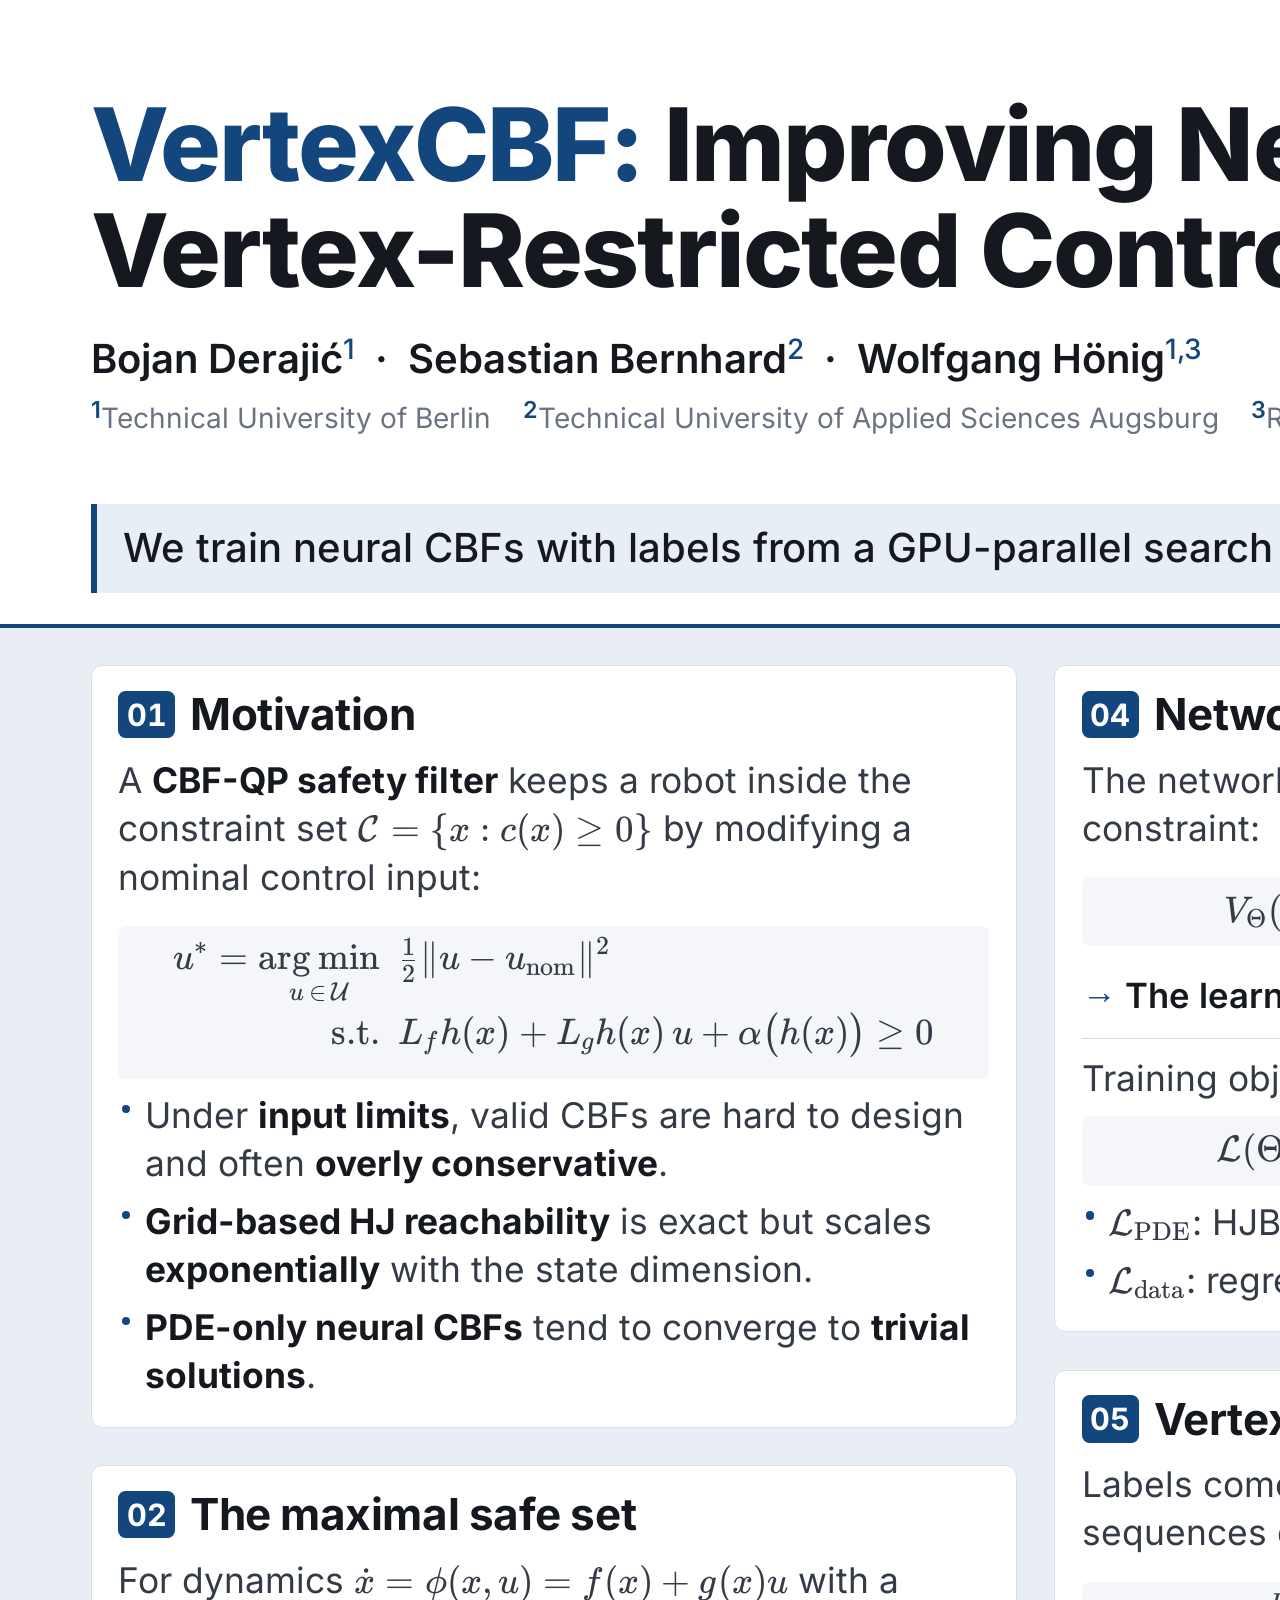
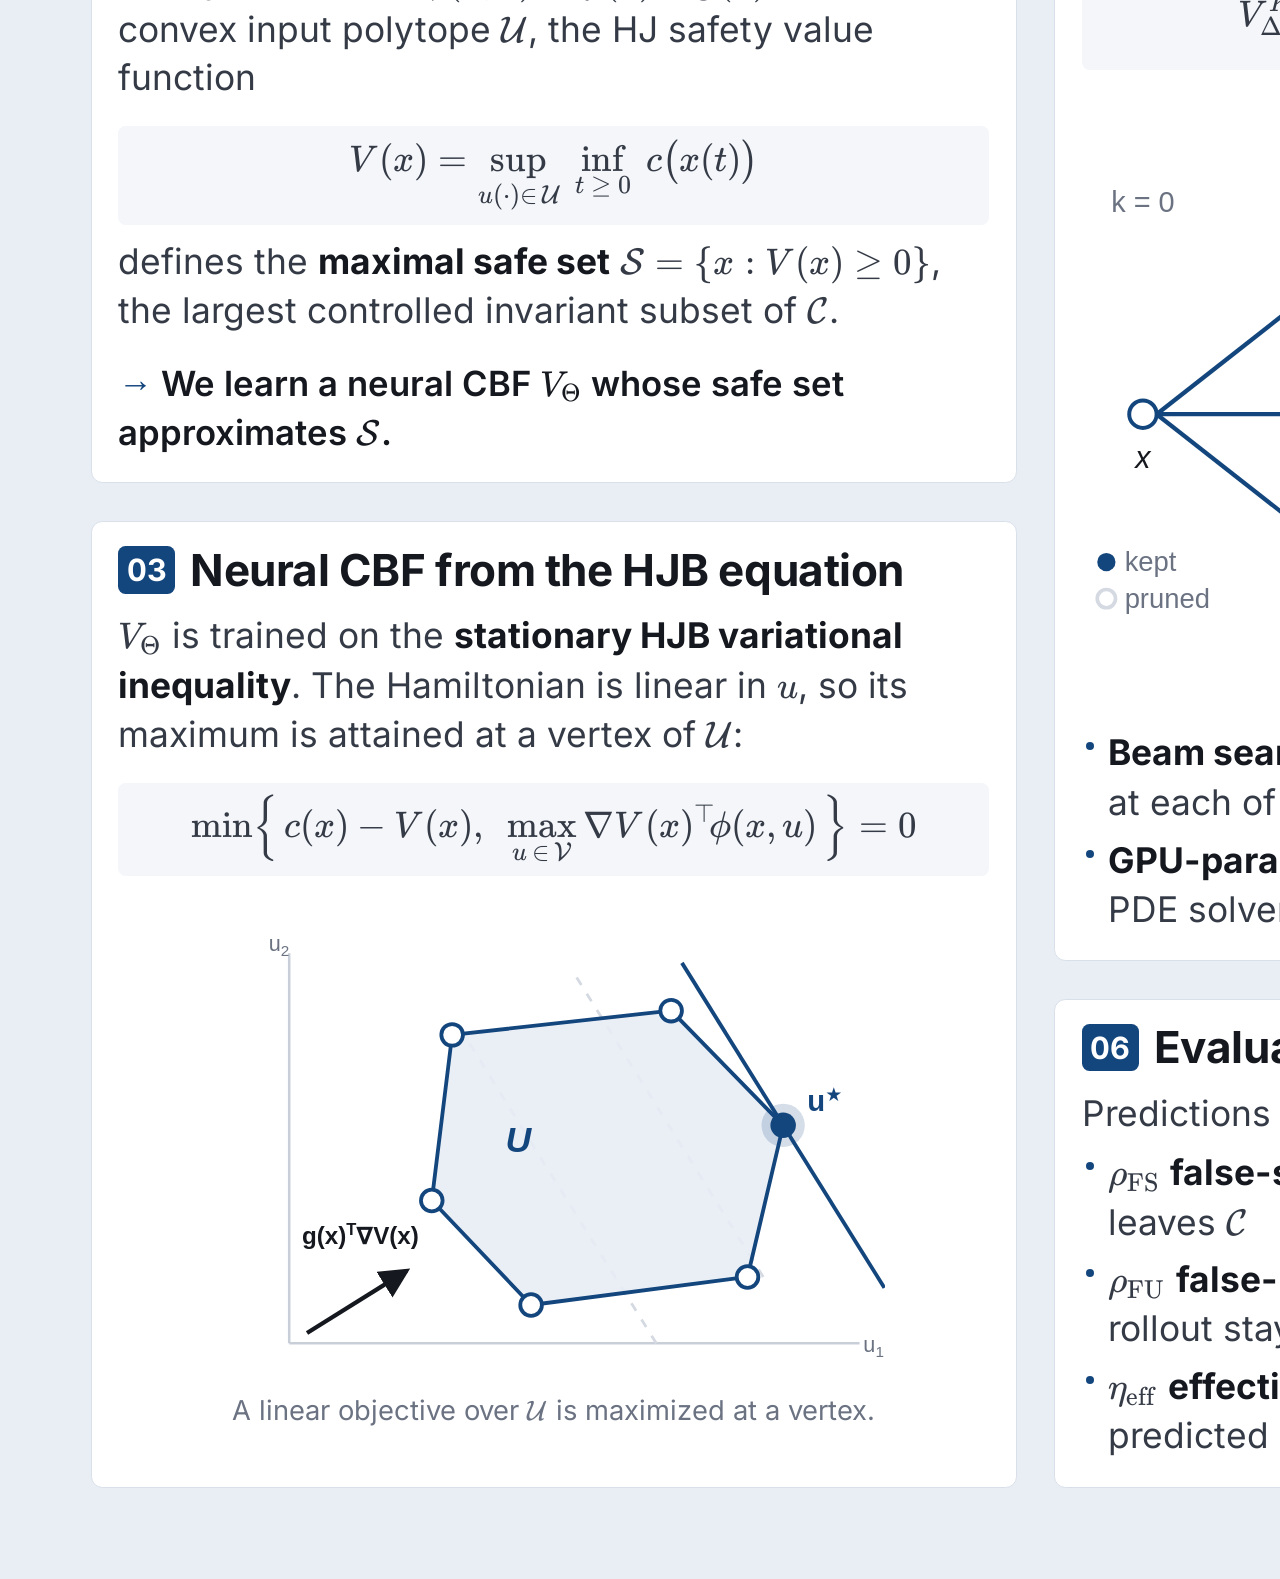
==== poster/poster.html @ 9540d9ff "init" ====
<!doctype html>
<html lang="en">
<head>
<meta charset="utf-8">
<title>VertexCBF — CoRL 2026 poster</title>
<link rel="stylesheet" href="../assets/katex/katex.min.css">
<link rel="stylesheet" href="../assets/css/poster.css">
</head>
<body>

<!-- =========================================================== header -->
<div class="top">
<header class="masthead">
  <div class="id">
    <h1><span class="lead">VertexCBF:</span> Improving Neural Control Barrier Functions
        via <span class="nb">Vertex-Restricted</span> Control Search</h1>
    <p class="authors">Bojan Derajić<sup>1</sup> &nbsp;·&nbsp;
       Sebastian Bernhard<sup>2</sup> &nbsp;·&nbsp;
       Wolfgang Hönig<sup>1,3</sup></p>
    <p class="affil"><sup>1</sup>Technical University of Berlin &nbsp;&nbsp;
       <sup>2</sup>Technical University of Applied Sciences Augsburg &nbsp;&nbsp;
       <sup>3</sup>Robotics Institute Germany</p>
  </div>

  <div class="meta">
    <div class="logos">
      <img src="../assets/logo/tu-berlin.png" alt="Technische Universität Berlin">
      <img src="../assets/logo/imrc.svg"      alt="IMRC Lab">
      <img src="../assets/logo/corl.png"      alt="CoRL">
    </div>
    <div class="links">
      <div class="url">
        <b>arxiv.org/abs/2609.12831</b><br>
        bojan-derajic.github.io/vertexcbf-page
      </div>
      <figure class="qr">
        <img src="../assets/img/qr-paper.svg" alt="">
        <figcaption>Paper</figcaption>
      </figure>
      <figure class="qr">
        <img src="../assets/img/qr-project.svg" alt="">
        <figcaption>Code &amp; page</figcaption>
      </figure>
    </div>
  </div>
</header>

<p class="tagline">We train neural CBFs with labels from a GPU-parallel search over the
  <b>vertices of the input polytope</b>. The learned CBFs recover large, validated safe sets
  on <b>15 systems</b> and run in real time on a mobile robot.</p>
</div>

<main class="board">

<!-- ========================================================== column 1 -->
<div class="col">

  <section class="block">
    <h2><span class="n">01</span>Motivation</h2>
    <p>A <strong>CBF-QP safety filter</strong> keeps a robot inside the constraint set
       <span class="ix">\(\mathcal C = \{x : c(x)\ge 0\}\)</span> by modifying a nominal
       control input:</p>
    <div class="math">\[ \begin{aligned}
       u^{*} = \operatorname*{arg\,min}_{u\,\in\,\mathcal U}\ \ &
       \tfrac12\lVert u - u_{\mathrm{nom}}\rVert^2 \\[-1pt]
       \text{s.t.}\ \ & L_f h(x) + L_g h(x)\,u + \alpha\bigl(h(x)\bigr) \ge 0
       \end{aligned} \]</div>
    <ul>
      <li>Under <strong>input limits</strong>, valid CBFs are hard to design and often
          <strong>overly conservative</strong>.</li>
      <li><strong>Grid-based HJ reachability</strong> is exact but scales
          <strong>exponentially</strong> with the state dimension.</li>
      <li><strong>PDE-only neural CBFs</strong> tend to converge to
          <strong>trivial solutions</strong>.</li>
    </ul>
  </section>

  <section class="block">
    <h2><span class="n">02</span>The maximal safe set</h2>
    <p>For dynamics <span class="ix">\(\dot x = \phi(x,u) = f(x) + g(x)u\)</span> with a
       convex input polytope <span class="ix">\(\mathcal U\)</span>, the HJ safety value function</p>
    <div class="math">\[ V(x) = \sup_{u(\cdot)\in\,\mathcal U}\ \inf_{t\ \ge\ 0}\ c\bigl(x(t)\bigr) \]</div>
    <p>defines the <strong>maximal safe set</strong>
       <span class="ix">\(\mathcal S = \{x : V(x) \ge 0\}\)</span>, the largest controlled
       invariant subset of <span class="ix">\(\mathcal C\)</span>.</p>
    <span class="arrow">We learn a neural CBF <span class="ix">\(V_\Theta\)</span> whose safe
       set approximates <span class="ix">\(\mathcal S\)</span>.</span>
  </section>

  <section class="block grow">
    <h2><span class="n">03</span>Neural CBF from the HJB equation</h2>
    <p><span class="ix">\(V_\Theta\)</span> is trained on the <strong>stationary HJB
       variational inequality</strong>. The Hamiltonian is linear in
       <span class="ix">\(u\)</span>, so its maximum is attained at a vertex of
       <span class="ix">\(\mathcal U\)</span>:</p>
    <div class="math">\[ \min\Bigl\{\, c(x) - V(x),\ \ \max_{u\,\in\,\mathcal V}
       \nabla V(x)^\top\!\phi(x,u) \,\Bigr\} = 0 \]</div>
    <figure class="small">
      <img src="../assets/img/vertex-max-poster.svg" alt="">
      <figcaption>A linear objective over <span class="ix">\(\mathcal U\)</span> is maximized
        at a vertex.</figcaption>
    </figure>
  </section>

</div>

<!-- ========================================================== column 2 -->
<div class="col">

  <section class="block">
    <h2><span class="n">04</span>Network and training</h2>
    <p>The network is a <strong>non-negative residual</strong> of the constraint:</p>
    <div class="math">\[ V_\Theta(x) = c(x) - r_\Theta(x), \qquad r_\Theta(x) \ge 0 \]</div>
    <span class="arrow">The learned safe set always lies inside
       <span class="ix">\(\mathcal C\)</span>.</span>
    <p class="sub">Training objective:</p>
    <div class="math">\[ \mathcal L(\Theta) = \lambda\,\mathcal L_{\mathrm{PDE}}(\Theta)
       + (1-\lambda)\,\mathcal L_{\mathrm{data}}(\Theta) \]</div>
    <ul>
      <li><span class="ix">\(\mathcal L_{\mathrm{PDE}}\)</span>: HJB residual on unlabelled
          states</li>
      <li><span class="ix">\(\mathcal L_{\mathrm{data}}\)</span>: regression on
          vertex-search labels</li>
    </ul>
  </section>

  <section class="block grow">
    <h2><span class="n">05</span>Vertex-restricted control search</h2>
    <p>Labels come from a finite-horizon search over sequences of vertex controls:</p>
    <div class="math">\[ V^{K}_{\Delta t}(x) = \max_{u_0,\dots,u_{K-1}\,\in\,\mathcal V}\ \
       \min_{0\,\le\, k\,\le\, K}\ c(x_k) \]</div>
    <img class="diagram" src="../assets/img/tree-search.svg" alt="">
    <ul>
      <li><strong>Beam search</strong> keeps the best <span class="ix">\(B\)</span> partial
          trajectories at each of the <span class="ix">\(K\)</span> steps.</li>
      <li><strong>GPU-parallel</strong> over states, beams and vertices; no PDE solver
          is needed.</li>
    </ul>
  </section>

  <section class="block">
    <h2><span class="n">06</span>Evaluation metrics</h2>
    <p>Predictions are checked with closed-loop rollouts:</p>
    <ul>
      <li><span class="ix">\(\rho_{\mathrm{FS}}\)</span> <strong>false-safe</strong>:
          predicted safe, but the rollout leaves <span class="ix">\(\mathcal C\)</span></li>
      <li><span class="ix">\(\rho_{\mathrm{FU}}\)</span> <strong>false-unsafe</strong>:
          predicted unsafe, but the rollout stays safe</li>
      <li><span class="ix">\(\eta_{\mathrm{eff}}\)</span> <strong>effective safe
          volume</strong>: share of states predicted and validated safe</li>
    </ul>
  </section>

</div>

<!-- ========================================================== column 3 -->
<div class="col">

  <section class="block">
    <h2><span class="n">07</span>Better supervision data</h2>
    <figure>
      <img src="../assets/img/trajectories-ip.png" alt="">
      <figcaption>Rollouts from 160 initial states: <b>full-control MPPI</b> (left) stays safe
        from only a few, <b>vertex beam search</b> (right) from all states of the safe set.</figcaption>
    </figure>
  </section>

  <section class="block">
    <h2><span class="n">08</span>Recovering the maximal safe set</h2>
    <figure>
      <img src="../assets/img/compare-ip.png" alt="">
      <figcaption>Inverted pendulum: <b>PDE-only</b> gives an empty safe set, <b>full-control
        data</b> a conservative one, and <b>vertex data</b> (ours) the ground truth.</figcaption>
    </figure>
  </section>

  <section class="block grow">
    <h2><span class="n">09</span>Results on 15 systems</h2>
    <div class="chart">
      <div class="legend">
        <span><i style="background:var(--bar-nd)"></i>PDE-only</span>
        <span><i style="background:var(--bar-fcd)"></i>Full-control data</span>
        <span><i style="background:var(--bar-ours)"></i><strong>VertexCBF</strong></span>
      </div>
      <div class="rows">
          <div class="row">
            <div class="name">Inverted Pendulum <i>(2,1)</i></div>
            <div class="bars">
              <div class="bar" style="--v:0.00"><span class="fill" style="background:var(--bar-nd)"></span></div>
              <div class="bar" style="--v:0.08"><span class="fill" style="background:var(--bar-fcd)"></span></div>
              <div class="bar" style="--v:0.22"><span class="fill" style="background:var(--bar-ours)"></span><span class="val">0.22</span></div>
            </div>
          </div>
          <div class="row">
            <div class="name">1D Double Integrator <i>(2,1)</i></div>
            <div class="bars">
              <div class="bar" style="--v:0.41"><span class="fill" style="background:var(--bar-nd)"></span></div>
              <div class="bar" style="--v:0.39"><span class="fill" style="background:var(--bar-fcd)"></span></div>
              <div class="bar" style="--v:0.41"><span class="fill" style="background:var(--bar-ours)"></span><span class="val">0.41</span></div>
            </div>
          </div>
          <div class="row">
            <div class="name">2D Vertical Drone <i>(2,1)</i></div>
            <div class="bars">
              <div class="bar" style="--v:0.35"><span class="fill" style="background:var(--bar-nd)"></span></div>
              <div class="bar" style="--v:0.00"><span class="fill" style="background:var(--bar-fcd)"></span></div>
              <div class="bar" style="--v:0.58"><span class="fill" style="background:var(--bar-ours)"></span><span class="val">0.58</span></div>
            </div>
          </div>
          <div class="row">
            <div class="name">Dubins Car <i>(3,1)</i></div>
            <div class="bars">
              <div class="bar" style="--v:0.92"><span class="fill" style="background:var(--bar-nd)"></span></div>
              <div class="bar" style="--v:0.92"><span class="fill" style="background:var(--bar-fcd)"></span></div>
              <div class="bar" style="--v:0.93"><span class="fill" style="background:var(--bar-ours)"></span><span class="val">0.93</span></div>
            </div>
          </div>
          <div class="row">
            <div class="name">2D Double Integrator <i>(4,2)</i></div>
            <div class="bars">
              <div class="bar" style="--v:0.93"><span class="fill" style="background:var(--bar-nd)"></span></div>
              <div class="bar" style="--v:0.92"><span class="fill" style="background:var(--bar-fcd)"></span></div>
              <div class="bar" style="--v:0.93"><span class="fill" style="background:var(--bar-ours)"></span><span class="val">0.93</span></div>
            </div>
          </div>
          <div class="row">
            <div class="name">Kinematic Bicycle <i>(4,2)</i></div>
            <div class="bars">
              <div class="bar" style="--v:0.86"><span class="fill" style="background:var(--bar-nd)"></span></div>
              <div class="bar" style="--v:0.91"><span class="fill" style="background:var(--bar-fcd)"></span></div>
              <div class="bar" style="--v:0.91"><span class="fill" style="background:var(--bar-ours)"></span><span class="val">0.91</span></div>
            </div>
          </div>
          <div class="row">
            <div class="name">Cart-Pole <i>(4,1)</i></div>
            <div class="bars">
              <div class="bar" style="--v:0.06"><span class="fill" style="background:var(--bar-nd)"></span></div>
              <div class="bar" style="--v:0.00"><span class="fill" style="background:var(--bar-fcd)"></span></div>
              <div class="bar" style="--v:0.32"><span class="fill" style="background:var(--bar-ours)"></span><span class="val">0.32</span></div>
            </div>
          </div>
          <div class="row">
            <div class="name">Dynamic Unicycle <i>(5,2)</i></div>
            <div class="bars">
              <div class="bar" style="--v:0.90"><span class="fill" style="background:var(--bar-nd)"></span></div>
              <div class="bar" style="--v:0.93"><span class="fill" style="background:var(--bar-fcd)"></span></div>
              <div class="bar" style="--v:0.93"><span class="fill" style="background:var(--bar-ours)"></span><span class="val">0.93</span></div>
            </div>
          </div>
          <div class="row">
            <div class="name">Relative Unicycle <i>(5,2)</i></div>
            <div class="bars">
              <div class="bar" style="--v:0.87"><span class="fill" style="background:var(--bar-nd)"></span></div>
              <div class="bar" style="--v:0.87"><span class="fill" style="background:var(--bar-fcd)"></span></div>
              <div class="bar" style="--v:0.93"><span class="fill" style="background:var(--bar-ours)"></span><span class="val">0.93</span></div>
            </div>
          </div>
          <div class="row">
            <div class="name">3D Double Integrator <i>(6,3)</i></div>
            <div class="bars">
              <div class="bar" style="--v:0.97"><span class="fill" style="background:var(--bar-nd)"></span></div>
              <div class="bar" style="--v:0.97"><span class="fill" style="background:var(--bar-fcd)"></span></div>
              <div class="bar" style="--v:0.97"><span class="fill" style="background:var(--bar-ours)"></span><span class="val">0.97</span></div>
            </div>
          </div>
          <div class="row">
            <div class="name">3-DoF Manipulator <i>(6,3)</i></div>
            <div class="bars">
              <div class="bar" style="--v:0.58"><span class="fill" style="background:var(--bar-nd)"></span></div>
              <div class="bar" style="--v:0.65"><span class="fill" style="background:var(--bar-fcd)"></span></div>
              <div class="bar" style="--v:0.66"><span class="fill" style="background:var(--bar-ours)"></span><span class="val">0.66</span></div>
            </div>
          </div>
          <div class="row">
            <div class="name">Landing Rocket <i>(7,2)</i></div>
            <div class="bars">
              <div class="bar" style="--v:0.09"><span class="fill" style="background:var(--bar-nd)"></span></div>
              <div class="bar" style="--v:0.02"><span class="fill" style="background:var(--bar-fcd)"></span></div>
              <div class="bar" style="--v:0.24"><span class="fill" style="background:var(--bar-ours)"></span><span class="val">0.24</span></div>
            </div>
          </div>
          <div class="row">
            <div class="name">Quadruped Trunk <i>(9,4)</i></div>
            <div class="bars">
              <div class="bar" style="--v:0.00"><span class="fill" style="background:var(--bar-nd)"></span></div>
              <div class="bar" style="--v:0.00"><span class="fill" style="background:var(--bar-fcd)"></span></div>
              <div class="bar" style="--v:0.07"><span class="fill" style="background:var(--bar-ours)"></span><span class="val">0.07</span></div>
            </div>
          </div>
          <div class="row">
            <div class="name">6-DoF AUV <i>(12,6)</i></div>
            <div class="bars">
              <div class="bar" style="--v:0.33"><span class="fill" style="background:var(--bar-nd)"></span></div>
              <div class="bar" style="--v:0.34"><span class="fill" style="background:var(--bar-fcd)"></span></div>
              <div class="bar" style="--v:0.36"><span class="fill" style="background:var(--bar-ours)"></span><span class="val">0.36</span></div>
            </div>
          </div>
          <div class="row">
            <div class="name">Quadrotor <i>(13,4)</i></div>
            <div class="bars">
              <div class="bar" style="--v:0.88"><span class="fill" style="background:var(--bar-nd)"></span></div>
              <div class="bar" style="--v:0.91"><span class="fill" style="background:var(--bar-fcd)"></span></div>
              <div class="bar" style="--v:0.91"><span class="fill" style="background:var(--bar-ours)"></span><span class="val">0.91</span></div>
            </div>
          </div>
      </div>
      <div class="axis"><span></span><div class="ticks"><span>0</span><span>0.5</span><span>1.0</span></div></div>
      <p class="note">Effective safe volume <span class="ix">\(\eta_{\mathrm{eff}}\)</span>
        (mean of five seeds); (state, input) dimensions in brackets.</p>
    </div>
  </section>

</div>

<!-- ========================================================== column 4 -->
<div class="col">

  <section class="block stats">
    <div class="stat">
      <div class="v">15/15</div>
      <div class="k">systems with the highest or tied-highest effective safe volume</div>
    </div>
    <div class="stat">
      <div class="v">≤ 1.2<small> %</small></div>
      <div class="k">false-safe rate on every system; baselines exceed 20&nbsp;% or return an
        empty safe set on five</div>
    </div>
    <div class="stat">
      <div class="v">96.4<small> %</small></div>
      <div class="k">IoU with the true safe set on the inverted pendulum, vs. 33.5&nbsp;% and
        1.5&nbsp;% for the baselines</div>
    </div>
  </section>

  <section class="block grow hardware">
    <h2><span class="n">10</span>Hardware experiments</h2>
    <ul>
      <li>A mobile robot follows an MPC planner, and the learned CBF filters its controls in
          real time using live pedestrian detections.</li>
      <li>One or two pedestrians cross the robot's path in each trial;
          <strong>all 10 trials were collision-free</strong>.</li>
    </ul>
    <div class="hw">
      <figure>
        <img src="../assets/img/hardware-plots.png" alt="">
        <figcaption>One trial: robot and pedestrian paths (left); CBF value and nominal vs.
          filtered controls (right).</figcaption>
      </figure>
      <figure>
        <img src="../assets/img/hardware-screen.png" alt="">
        <figcaption>Onboard view: front camera, a 2-D slice of the learned CBF, and the
          robot's perception.</figcaption>
      </figure>
    </div>
  </section>

  <section class="block">
    <h2><span class="n">11</span>Conclusion</h2>
    <ul>
      <li>Searching only over the vertices of <span class="ix">\(\mathcal U\)</span> provides
          effective supervision without a PDE solver.</li>
      <li>Limitations: no formal guarantees yet; the search cost grows with
          <span class="ix">\(|\mathcal V|\)</span> and <span class="ix">\(K\)</span>.</li>
      <li>Future work: error guarantees, systems with many control vertices, and uncertain
          dynamics.</li>
    </ul>
  </section>

</div>
</main>

<script src="../assets/katex/katex.min.js"></script>
<script src="../assets/katex/auto-render.min.js"></script>
<script>
  renderMathInElement(document.body, {
    delimiters: [
      {left: "\\[", right: "\\]", display: true},
      {left: "\\(", right: "\\)", display: false}
    ],
    throwOnError: false
  });
  document.documentElement.dataset.mathReady = "1";
</script>
</body>
</html>
---- assets/css/poster.css ----
/* ===========================================================================
   VertexCBF — CoRL 2026 poster, A0 landscape (1189 x 841 mm).
   Layout is authored in physical units (mm / pt) so that the HTML page and
   the printed PDF are identical.  Build:  python tools/build_poster.py

   Board:  four columns of white cards on a tinted ground.  Columns 1-2 carry
           the method (text), columns 3-4 the results; the two result columns
           are wider so that all paper figures share one width.
   =========================================================================== */

@import url('../fonts/inter.css');

:root {
  --ink:        #15181E;
  --body:       #353B46;
  --muted:      #6B7383;
  --rule:       #D5DAE2;
  --surface:    #F4F6FA;
  --ground:     #E9EEF5;
  --card-line:  #D9E0EA;
  --accent:     #14467E;
  --accent-sft: #E8EEF6;
  --zebra:      #E6EBF3;      /* chart row shading; bars below checked >= 2:1 on it */
  --bar-nd:     #9EA7B6;
  --bar-fcd:    #66738A;
  --bar-ours:   #14467E;

  --pad:        24mm;
  --gap:        10mm;
  --text-col:   245mm;      /* columns 1-2; columns 3-4 share the rest */
}

@page { size: 1189mm 841mm; margin: 0; }

* { box-sizing: border-box; }

html, body { margin: 0; padding: 0; background: var(--ground); }

body {
  width: 1189mm;
  height: 841mm;
  padding: 0 var(--pad) var(--pad);
  font-family: 'Inter', 'Liberation Sans', system-ui, sans-serif;
  font-size: 26.5pt;
  line-height: 1.36;
  color: var(--body);
  -webkit-font-smoothing: antialiased;
  display: flex;
  flex-direction: column;
}

/* ---------------------------------------------------------------- header */

/* white band across the full poster width: title, logos, QR codes, tagline */
.top {
  margin: 0 calc(-1 * var(--pad));
  padding: var(--pad) var(--pad) 8mm;
  background: #fff;
  border-bottom: 1.1mm solid var(--accent);
}

.masthead {
  display: grid;
  grid-template-columns: 1fr auto;
  gap: 16mm;
  align-items: start;
}

h1 {
  margin: 0;
  font-size: 76pt;
  line-height: 1.05;
  font-weight: 800;
  letter-spacing: -0.018em;
  color: var(--ink);
}
h1 .lead { color: var(--accent); }
h1 .nb { white-space: nowrap; }

.authors {
  margin: 7mm 0 0;
  font-size: 30pt;
  font-weight: 600;
  color: var(--ink);
}
.authors sup { font-weight: 500; color: var(--accent); font-size: 0.7em; }

.affil { margin: 2mm 0 0; font-size: 21pt; color: var(--muted); }
.affil sup { color: var(--accent); font-weight: 600; }

.meta { display: flex; flex-direction: column; align-items: flex-end; gap: 9mm; }

/* all three logo files are cropped to their artwork, so one height matches them */
.logos { display: flex; align-items: center; gap: 16mm; }
.logos img { display: block; height: 32mm; }

.links { display: flex; align-items: flex-end; gap: 11mm; }
.links .url {
  text-align: right;
  font-size: 20pt;
  line-height: 1.45;
  color: var(--muted);
  padding-bottom: 7mm;
}
.links .url b { color: var(--ink); font-weight: 700; }
.qr { margin: 0; text-align: center; }
.qr img { width: 51mm; height: 51mm; display: block; }
.qr figcaption {
  margin-top: 2mm;
  font-size: 18pt;
  font-weight: 600;
  color: var(--ink);
  text-align: center;
}

.tagline {
  margin: 7mm 0 0;
  background: var(--accent-sft);
  border-left: 1.6mm solid var(--accent);
  padding: 5mm 7mm;
  font-size: 30pt;
  line-height: 1.3;
  font-weight: 500;
  color: var(--ink);
}
.tagline b { font-weight: 700; color: var(--accent); }

/* ----------------------------------------------------------------- board */

.board {
  flex: 1;
  min-height: 0;
  margin-top: var(--gap);
  display: grid;
  grid-template-columns: var(--text-col) var(--text-col) 1fr 1fr;
  gap: var(--gap);
}

.col {
  display: flex;
  flex-direction: column;
  gap: var(--gap);
  min-width: 0;
  min-height: 0;
}

/* ----------------------------------------------------------------- cards */

.block {
  display: flex;
  flex-direction: column;
  background: #fff;
  border: 0.35mm solid var(--card-line);
  border-radius: 3mm;
  padding: 6mm 7mm 7mm;
}
/* the card that takes up whatever height its column has left */
.block.grow { flex: 1 1 auto; }

h2 {
  display: flex;
  align-items: center;
  gap: 4mm;
  margin: 0 0 4.5mm;
  font-size: 33pt;
  line-height: 1.15;
  font-weight: 700;
  letter-spacing: -0.01em;
  color: var(--ink);
}
h2 .n {
  flex: none;
  display: inline-flex;
  align-items: center;
  justify-content: center;
  width: 15mm;
  height: 12.5mm;
  border-radius: 2mm;
  background: var(--accent);
  color: #fff;
  font-size: 23pt;
  font-weight: 700;
  letter-spacing: 0;
  font-variant-numeric: tabular-nums;
}

p { margin: 0 0 3mm; }
p:last-child { margin-bottom: 0; }

ul { margin: 0; padding: 0; list-style: none; }
li { position: relative; padding-left: 7mm; margin-bottom: 2.6mm; }
li:last-child { margin-bottom: 0; }
li::before {
  content: "";
  position: absolute;
  left: 1mm; top: 3.3mm;
  width: 2.2mm; height: 2.2mm;
  border-radius: 50%;
  background: var(--accent);
}

strong { color: var(--ink); font-weight: 700; }

/* ------------------------------------------------------------------ math */

.math {
  margin: 3.5mm 0;
  padding: 3mm 2mm;
  background: var(--surface);
  border-radius: 2mm;
  text-align: center;
}
.math:last-child { margin-bottom: 0; }
.katex { font-size: 1.04em; }
.katex-display { margin: 0; }

.note { font-size: 20.5pt; color: var(--muted); }

.arrow {
  display: block;
  margin: 3.5mm 0 0;
  font-size: 26pt;
  font-weight: 600;
  color: var(--ink);
}
.arrow::before { content: "→  "; color: var(--accent); font-weight: 700; }

.sub { margin: 5mm 0 0; padding-top: 4mm; border-top: 0.35mm solid var(--rule); }

/* --------------------------------------------------------------- figures */

figure { margin: 0; }
figure img { width: 100%; display: block; }
figure.small { width: 76%; margin: 2mm auto 0; }
figure.small figcaption { text-align: center; }
.diagram { width: 100%; display: block; margin: 3mm auto 6mm; }
/* in a stretched card, a picture sits centred in the height left over */
.grow > .diagram, .grow > figure.small { margin-top: auto; margin-bottom: auto;
                                         padding: 3mm 0 6mm; }

figcaption {
  margin-top: 2.4mm;
  font-size: 20.5pt;
  line-height: 1.3;
  color: var(--muted);
}
figcaption b { color: var(--ink); font-weight: 600; }

/* ------------------------------------------------------------- hardware */

.hardware ul { margin-bottom: 5mm; }
.hardware .hw {
  flex: 1;
  display: flex;
  flex-direction: column;
  justify-content: space-evenly;
  gap: 5mm;
}

/* ----------------------------------------------------------- key results */

.stats {
  background: var(--accent-sft);
  border-color: var(--accent-sft);
  gap: 4mm;
}
.stat {
  display: grid;
  grid-template-columns: 64mm 1fr;
  align-items: center;
  gap: 5mm;
}
.stat + .stat { padding-top: 4mm; border-top: 0.35mm solid #C9D5E5; }
.stat .v {
  font-size: 44pt;
  font-weight: 800;
  line-height: 1;
  color: var(--accent);
  letter-spacing: -0.02em;
  font-variant-numeric: tabular-nums;
}
.stat .v small { font-size: 0.55em; font-weight: 700; letter-spacing: 0; }
.stat .k { font-size: 22pt; line-height: 1.28; }

/* ------------------------------------------------------------- bar chart */

.chart { flex: 1; display: flex; flex-direction: column; }

.legend {
  display: flex;
  justify-content: center;
  gap: 8mm;
  font-size: 21pt;
  color: var(--body);
  margin-bottom: 3mm;
}
.legend span { display: flex; align-items: center; gap: 2mm; }
.legend i { width: 7mm; height: 3.6mm; display: block; }

/* one row per system; alternate rows are shaded so each group of bars reads as a unit */
.rows { flex: 1; display: grid; grid-auto-rows: 1fr; }
.row {
  display: grid;
  grid-template-columns: 76mm 1fr;
  align-items: center;
  gap: 4mm;
  padding: 0 2mm;
  border-radius: 1.5mm;
}
.row:nth-child(odd) { background: var(--zebra); }
.row .name {
  font-size: 17pt;
  line-height: 1.15;
  white-space: nowrap;
  text-align: right;
  color: var(--ink);
}
.row .name i { font-style: normal; color: var(--muted); font-size: 0.85em; }
.bars { display: flex; flex-direction: column; gap: 0.6mm; }
.bar { height: 3.3mm; display: flex; align-items: center; }
.bar .fill { height: 100%; width: calc(var(--v) * 84%); min-width: 0.4mm; }
.bar .val {
  font-size: 16pt;
  margin-left: 1.8mm;
  font-variant-numeric: tabular-nums;
  line-height: 1;
  color: var(--accent);
  font-weight: 700;
}

.axis {
  display: grid;
  grid-template-columns: 76mm 1fr;
  gap: 4mm;
  padding: 0 2mm;
  margin-top: 1.5mm;
  font-size: 17pt;
  color: var(--muted);
}
.axis .ticks {
  display: flex;
  justify-content: space-between;
  width: 84%;
  border-top: 0.35mm solid var(--rule);
  padding-top: 1mm;
}
.chart .note { margin-top: 2.5mm; }
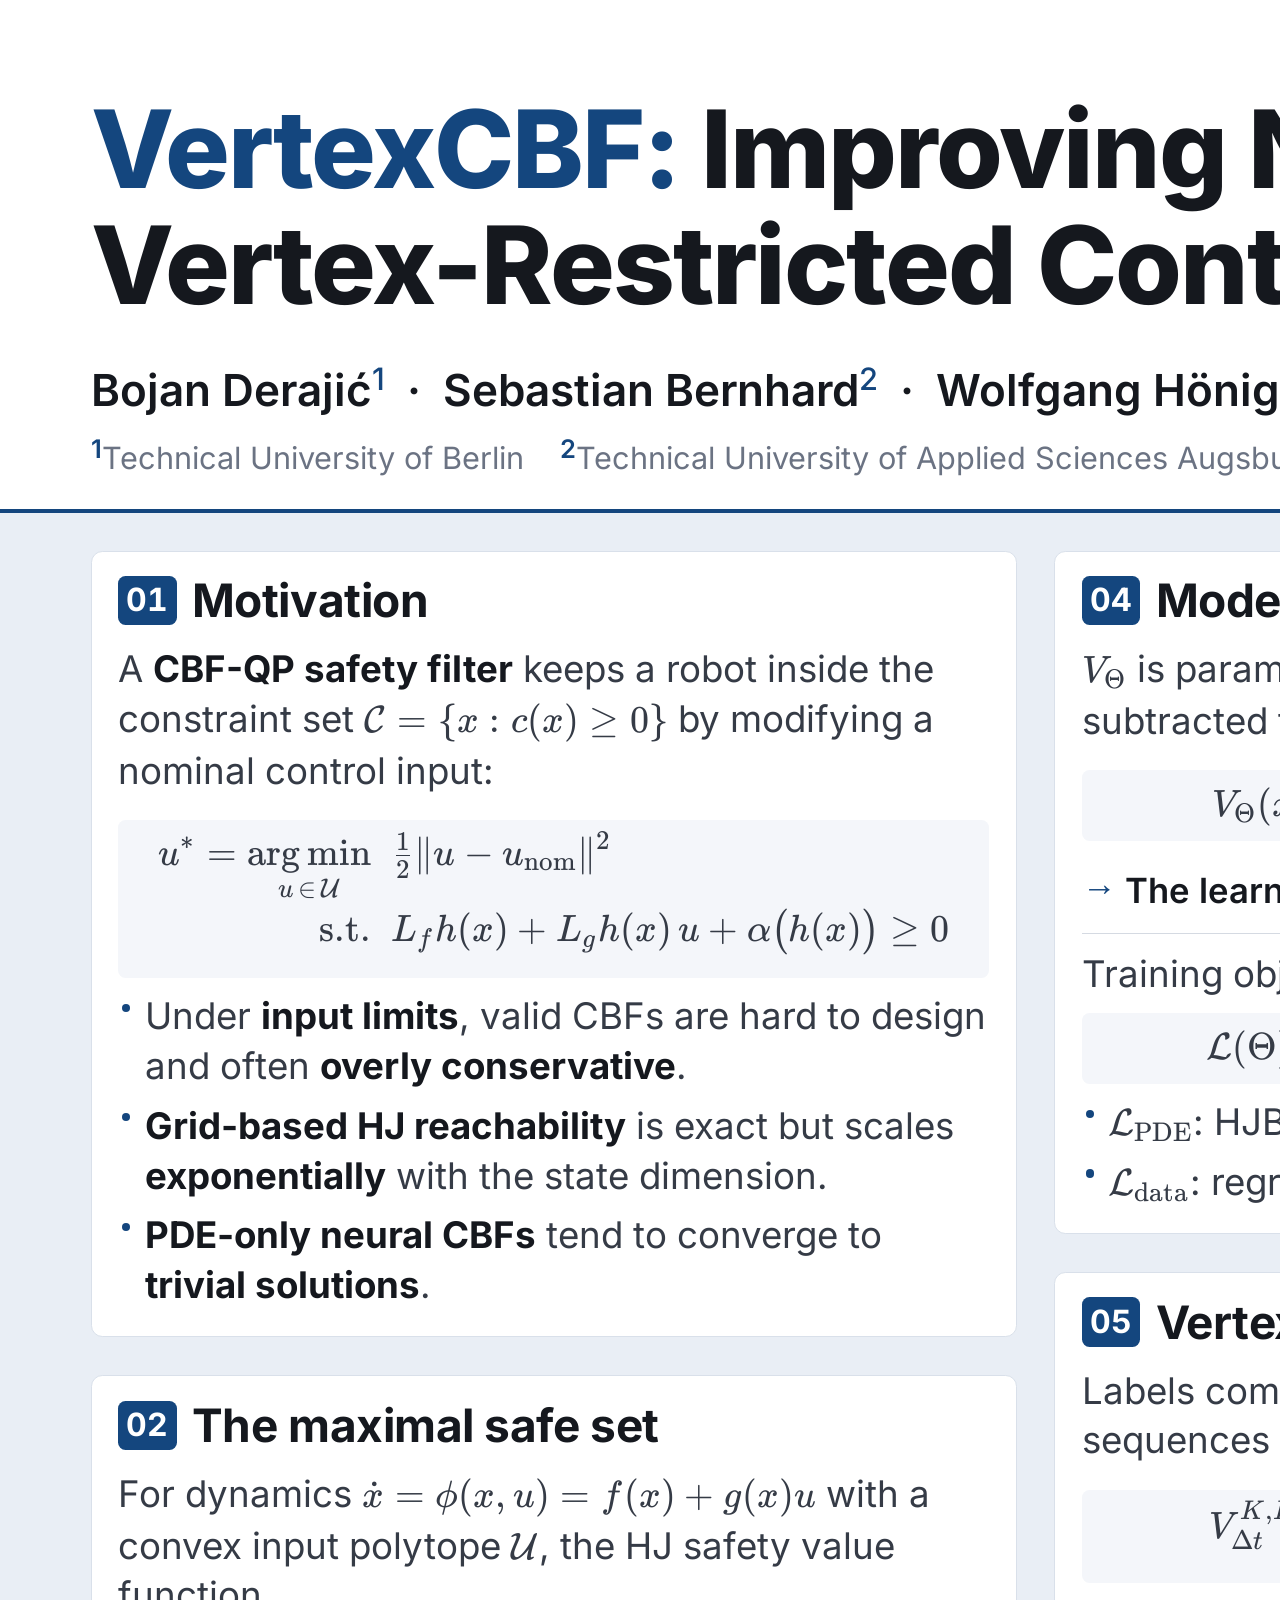
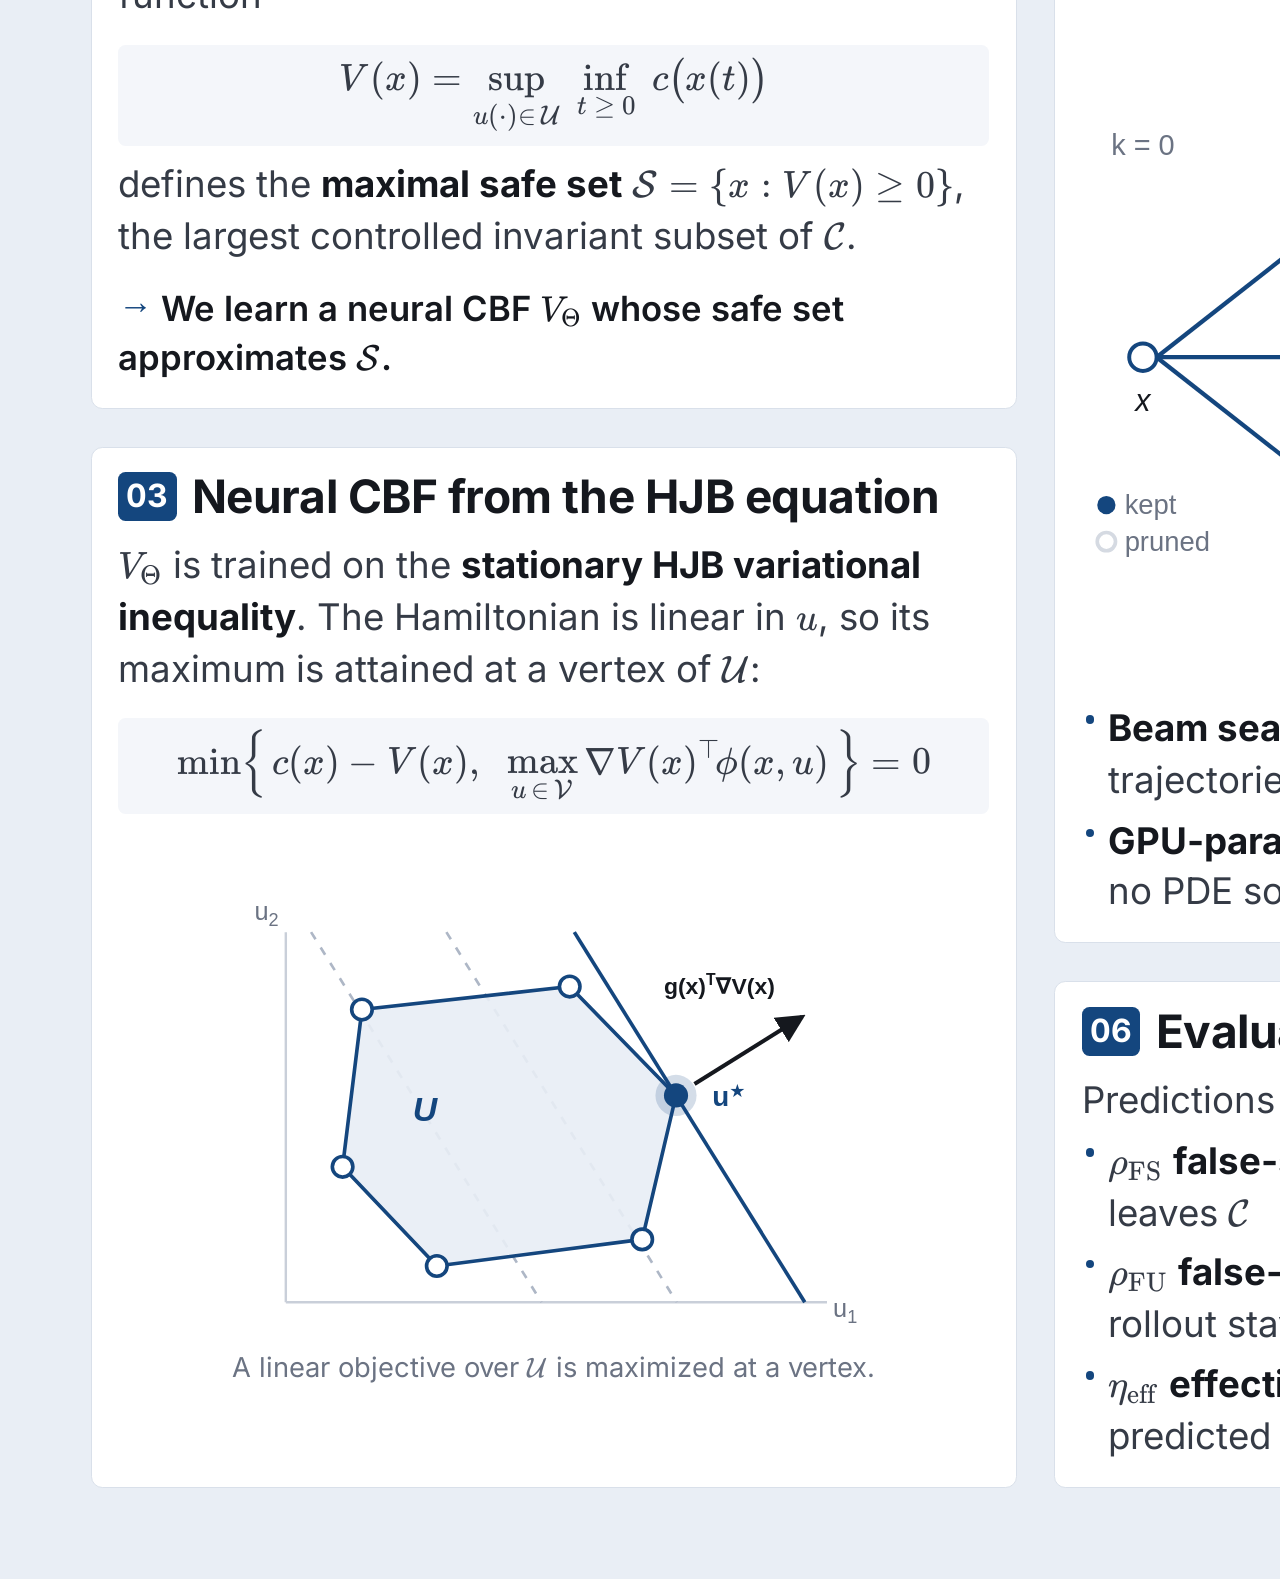
==== commit 9f782e1e: "update" ====
--- a/poster/poster.html
+++ b/poster/poster.html
@@ -44,10 +44,6 @@
     </div>
   </div>
 </header>
-
-<p class="tagline">We train neural CBFs with labels from a GPU-parallel search over the
-  <b>vertices of the input polytope</b>. The learned CBFs recover large, validated safe sets
-  on <b>15 systems</b> and run in real time on a mobile robot.</p>
 </div>
 
 <main class="board">
@@ -108,8 +104,9 @@
 <div class="col">
 
   <section class="block">
-    <h2><span class="n">04</span>Network and training</h2>
-    <p>The network is a <strong>non-negative residual</strong> of the constraint:</p>
+    <h2><span class="n">04</span>Model architecture and training</h2>
+    <p><span class="ix">\(V_\Theta\)</span> is parametrized as a <strong>non-negative
+       residual</strong> subtracted from the constraint:</p>
     <div class="math">\[ V_\Theta(x) = c(x) - r_\Theta(x), \qquad r_\Theta(x) \ge 0 \]</div>
     <span class="arrow">The learned safe set always lies inside
        <span class="ix">\(\mathcal C\)</span>.</span>
@@ -127,7 +124,7 @@
   <section class="block grow">
     <h2><span class="n">05</span>Vertex-restricted control search</h2>
     <p>Labels come from a finite-horizon search over sequences of vertex controls:</p>
-    <div class="math">\[ V^{K}_{\Delta t}(x) = \max_{u_0,\dots,u_{K-1}\,\in\,\mathcal V}\ \
+    <div class="math">\[ V^{K,B}_{\Delta t}(x) = \max_{u_0,\dots,u_{K-1}\,\in\,\mathcal V}\ \
        \min_{0\,\le\, k\,\le\, K}\ c(x_k) \]</div>
     <img class="diagram" src="../assets/img/tree-search.svg" alt="">
     <ul>
@@ -147,7 +144,7 @@
       <li><span class="ix">\(\rho_{\mathrm{FU}}\)</span> <strong>false-unsafe</strong>:
           predicted unsafe, but the rollout stays safe</li>
       <li><span class="ix">\(\eta_{\mathrm{eff}}\)</span> <strong>effective safe
-          volume</strong>: share of states predicted and validated safe</li>
+          volume</strong>: ratio of states predicted and validated safe</li>
     </ul>
   </section>
 
@@ -170,17 +167,19 @@
     <figure>
       <img src="../assets/img/compare-ip.png" alt="">
       <figcaption>Inverted pendulum: <b>PDE-only</b> gives an empty safe set, <b>full-control
-        data</b> a conservative one, and <b>vertex data</b> (ours) the ground truth.</figcaption>
+        data</b> a conservative one, and <b>vertex data</b> (ours) closely approximates the
+        ground truth.</figcaption>
     </figure>
   </section>
 
   <section class="block grow">
-    <h2><span class="n">09</span>Results on 15 systems</h2>
+    <h2><span class="n">09</span>Results on 15 systems
+        (<span class="ix">\(\eta_{\mathrm{eff}}\)</span>)</h2>
     <div class="chart">
       <div class="legend">
         <span><i style="background:var(--bar-nd)"></i>PDE-only</span>
         <span><i style="background:var(--bar-fcd)"></i>Full-control data</span>
-        <span><i style="background:var(--bar-ours)"></i><strong>VertexCBF</strong></span>
+        <span><i style="background:var(--bar-ours)"></i><strong>VertexCBF (ours)</strong></span>
       </div>
       <div class="rows">
           <div class="row">
@@ -305,8 +304,8 @@
           </div>
       </div>
       <div class="axis"><span></span><div class="ticks"><span>0</span><span>0.5</span><span>1.0</span></div></div>
-      <p class="note">Effective safe volume <span class="ix">\(\eta_{\mathrm{eff}}\)</span>
-        (mean of five seeds); (state, input) dimensions in brackets.</p>
+      <p class="note">Mean of five seeds; <span class="ix">\((n_x, n_u)\)</span> in
+        brackets.</p>
     </div>
   </section>
 
@@ -323,7 +322,7 @@
     <div class="stat">
       <div class="v">≤ 1.2<small> %</small></div>
       <div class="k">false-safe rate on every system; baselines exceed 20&nbsp;% or return an
-        empty safe set on five</div>
+        empty safe set on six</div>
     </div>
     <div class="stat">
       <div class="v">96.4<small> %</small></div>
--- a/assets/css/poster.css
+++ b/assets/css/poster.css
@@ -41,7 +41,7 @@
   height: 841mm;
   padding: 0 var(--pad) var(--pad);
   font-family: 'Inter', 'Liberation Sans', system-ui, sans-serif;
-  font-size: 26.5pt;
+  font-size: 27.5pt;
   line-height: 1.36;
   color: var(--body);
   -webkit-font-smoothing: antialiased;
@@ -51,7 +51,7 @@
 
 /* ---------------------------------------------------------------- header */
 
-/* white band across the full poster width: title, logos, QR codes, tagline */
+/* white band across the full poster width: title, logos, QR codes */
 .top {
   margin: 0 calc(-1 * var(--pad));
   padding: var(--pad) var(--pad) 8mm;
@@ -68,8 +68,8 @@
 
 h1 {
   margin: 0;
-  font-size: 76pt;
-  line-height: 1.05;
+  font-size: 81pt;
+  line-height: 1.08;
   font-weight: 800;
   letter-spacing: -0.018em;
   color: var(--ink);
@@ -78,14 +78,14 @@
 h1 .nb { white-space: nowrap; }
 
 .authors {
-  margin: 7mm 0 0;
-  font-size: 30pt;
+  margin: 9mm 0 0;
+  font-size: 33pt;
   font-weight: 600;
   color: var(--ink);
 }
 .authors sup { font-weight: 500; color: var(--accent); font-size: 0.7em; }
 
-.affil { margin: 2mm 0 0; font-size: 21pt; color: var(--muted); }
+.affil { margin: 3mm 0 0; font-size: 23pt; color: var(--muted); }
 .affil sup { color: var(--accent); font-weight: 600; }
 
 .meta { display: flex; flex-direction: column; align-items: flex-end; gap: 9mm; }
@@ -162,7 +162,7 @@
   align-items: center;
   gap: 4mm;
   margin: 0 0 4.5mm;
-  font-size: 33pt;
+  font-size: 34.5pt;
   line-height: 1.15;
   font-weight: 700;
   letter-spacing: -0.01em;
@@ -173,12 +173,12 @@
   display: inline-flex;
   align-items: center;
   justify-content: center;
-  width: 15mm;
-  height: 12.5mm;
+  width: 15.5mm;
+  height: 13mm;
   border-radius: 2mm;
   background: var(--accent);
   color: #fff;
-  font-size: 23pt;
+  font-size: 24pt;
   font-weight: 700;
   letter-spacing: 0;
   font-variant-numeric: tabular-nums;
@@ -223,7 +223,13 @@
   font-weight: 600;
   color: var(--ink);
 }
-.arrow::before { content: "→  "; color: var(--accent); font-weight: 700; }
+.arrow::before {
+  content: "→  ";
+  position: relative;
+  top: -0.1em;
+  color: var(--accent);
+  font-weight: 700;
+}
 
 .sub { margin: 5mm 0 0; padding-top: 4mm; border-top: 0.35mm solid var(--rule); }
 
